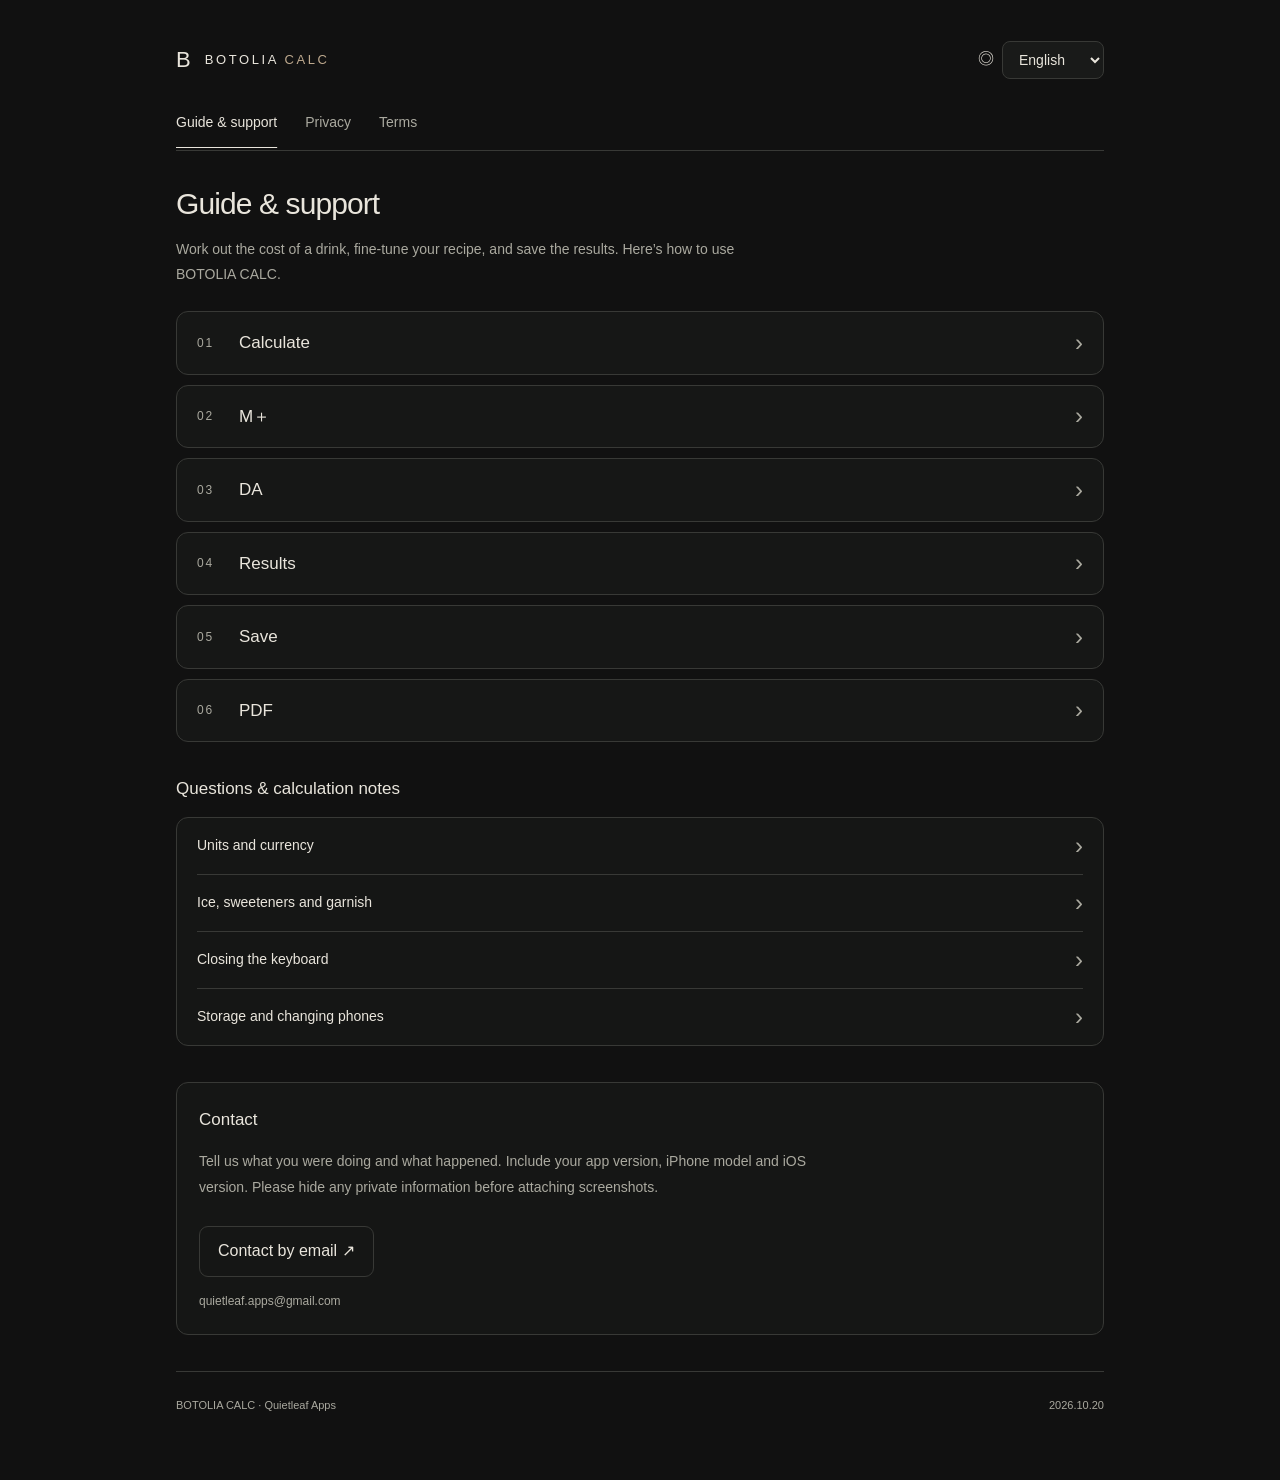
==== index.html @ 9fd9491c "Add files via upload" ====
<!doctype html><html lang="ja"><head><meta charset="utf-8"><meta name="viewport" content="width=device-width,initial-scale=1"><meta name="theme-color" content="#111111"><title>BOTOLIA CALC · Support</title><link rel="stylesheet" href="style.css"><script src="content.js" defer></script><script src="page.js" defer></script></head><body data-page="support"><main><header><a class="brand" href="index.html">B<span>BOTOLIA <b>CALC</b></span></a><label class="language">◎ <select aria-label="Language"><option value="ja">日本語</option><option value="en">English</option><option value="ko">한국어</option><option value="zh-Hant">繁體中文</option></select></label></header><nav></nav><article id="content"></article><footer><span>BOTOLIA CALC · Quietleaf Apps</span><span>2026.10.20</span></footer></main></body></html>
---- style.css ----
:root{color-scheme:dark;--bg:#111;--surface:#191a19;--text:#e9e5dc;--muted:#aaa99f;--line:#383936;--gold:#bea98e}*{box-sizing:border-box}html{scroll-behavior:smooth;scroll-padding-top:24px}body{margin:0;background:var(--bg);color:var(--text);font:16px/1.8 -apple-system,BlinkMacSystemFont,"Segoe UI",sans-serif}main{max-width:1024px;margin:auto;padding:40px 48px}a{color:inherit;text-decoration:none}a:hover{color:var(--gold)}a:focus-visible,select:focus-visible,summary:focus-visible{outline:2px solid var(--gold);outline-offset:5px}header{display:flex;align-items:center;justify-content:space-between;gap:20px}.brand{display:flex;align-items:center;gap:14px;font-size:26px}.brand>span{font-size:13px;letter-spacing:.2em}.brand b{font-weight:400;color:var(--gold)}.language{display:flex;gap:8px;align-items:center}select{font:inherit;font-size:14px;color:var(--text);background:var(--surface);border:1px solid var(--line);border-radius:8px;padding:9px 12px;max-width:160px}nav{display:flex;gap:28px;border-bottom:1px solid var(--line);margin:30px 0 48px;padding-bottom:15px;font-size:14px;color:var(--muted)}nav a[aria-current]{color:var(--text);text-decoration:underline;text-underline-offset:20px}.eyebrow{color:var(--gold);font-size:11px;letter-spacing:.2em;margin:0 0 18px}h1{font-size:clamp(30px,4vw,46px);font-weight:500;line-height:1.4;letter-spacing:-.03em;margin:0 0 20px;text-wrap:balance}h2{font-size:22px;font-weight:500;margin:48px 0 20px}.lead,p{color:var(--muted)}.lead{max-width:540px}.hero{display:grid;grid-template-columns:1fr 200px;gap:48px;align-items:center;margin-bottom:42px}.instrument{display:flex;align-items:center;gap:20px;font-size:10px;letter-spacing:.15em;line-height:2.4;color:var(--muted)}.glass{width:75px;height:145px;border:1px solid var(--gold);border-radius:6px 6px 22px 22px;padding:14px 7px 7px;display:flex;flex-direction:column;gap:3px;overflow:hidden}.glass i:nth-child(1){height:15%;background:#a5ae86}.glass i:nth-child(2){flex:1;background:#627f96}.glass i:nth-child(3){height:27%;background:#bea98e;border-radius:0 0 15px 15px}.flow{display:grid;grid-template-columns:repeat(6,1fr);border-block:1px solid var(--line);margin-bottom:38px}.flow a{padding:15px 6px;font-size:13px;display:flex;flex-direction:column;align-items:center}.flow small{font-size:10px;color:var(--muted);letter-spacing:.1em}.steps details,.faq details{border-bottom:1px solid var(--line);scroll-margin-top:30px}summary{display:flex;align-items:center;gap:24px;list-style:none;cursor:pointer;padding:23px 0;font-size:18px;line-height:1.5}summary::-webkit-details-marker{display:none}.number{color:var(--gold);font-size:12px;letter-spacing:.15em;min-width:24px}.expand{font-size:22px;font-weight:300;color:var(--muted);margin-left:auto}details[open] .expand{transform:rotate(45deg)}.detail{padding:0 48px 24px;max-width:780px}.detail p{margin:0;font-size:15px}.faq summary{font-size:16px}.faq .detail{padding-left:0}.contact{margin-top:60px;padding:32px;background:var(--surface);border:1px solid var(--line);border-radius:18px}.contact h2{margin-top:0}.contact p{max-width:650px}.contact small{display:block;margin-top:14px;color:var(--muted)}.button{display:inline-flex;justify-content:center;padding:13px 24px;border-radius:9px;background:var(--text);color:var(--bg);margin-top:12px}.button:hover{background:var(--gold);color:var(--bg)}footer{display:flex;justify-content:space-between;gap:20px;border-top:1px solid var(--line);margin-top:64px;padding:24px 0;font-size:11px;color:var(--muted)}.prose{max-width:740px}.prose section{border-bottom:1px solid var(--line);padding-bottom:20px}.prose h2{margin-top:30px}html[lang=ko]{word-break:keep-all}p,summary,h1,h2{overflow-wrap:anywhere}@media(max-width:600px){main{padding:24px}header{gap:8px}.brand{gap:8px}.brand>span{font-size:10px;letter-spacing:.12em}select{font-size:13px;padding:8px;max-width:120px}nav{gap:18px;font-size:12px;margin:26px 0 32px}.hero{grid-template-columns:1fr;gap:16px}.instrument{display:none}.flow{grid-template-columns:repeat(3,1fr)}.flow a{font-size:13px;padding:10px}.flow a:nth-child(-n+3){border-bottom:1px solid var(--line)}summary{font-size:16px;gap:16px}.detail{padding-left:40px;padding-right:0}.contact{padding:24px}.button{width:100%;font-size:14px}footer{flex-direction:column;gap:4px}h2{font-size:20px}}@media(prefers-reduced-motion:reduce){html{scroll-behavior:auto}}
/* Quiet guide: one ordered list, details on demand. */
.hero{display:block;margin-bottom:24px}.instrument{display:none}h1{font-size:30px;margin-bottom:12px}.lead{font-size:14px;line-height:1.8;margin:0;max-width:560px}nav{margin-bottom:32px}.steps{border-top:1px solid var(--line)}.steps summary{padding:22px 0;font-size:16px}.number{color:var(--muted)}.expand{font-size:18px}.contact{background:none;border:0;border-top:1px solid var(--line);border-radius:0;padding:24px 0 0;margin-top:36px}.contact h2,h2{font-size:17px;margin:32px 0 12px}.contact p{font-size:14px}.contact small{font-size:12px}.button{background:none;border:1px solid var(--line);color:var(--text);padding:10px 18px}.faq summary{padding:16px 0;font-size:14px}.detail p{font-size:14px}footer{margin-top:36px}.brand{font-size:22px}@media(max-width:600px){main{padding:24px}h1{font-size:26px}.hero{margin-bottom:26px}.steps summary{font-size:15px;gap:12px}.detail{padding-left:36px}.language{gap:4px}nav{gap:16px}.contact .button{width:auto}footer{font-size:10px}}
/* Individual task cards, restrained outlines and compact headings. */
.steps{border:0;display:grid;gap:10px}.steps details{border:1px solid var(--line);border-radius:12px;background:#161716;overflow:hidden}.steps summary{padding:18px 20px;font-size:17px;gap:18px}.steps details[open]{border-color:#77776e}.steps .detail{padding:0 20px 22px 62px}.detail h3{font-size:14px;font-weight:500;line-height:1.7;margin:0 0 10px;color:var(--text)}.faq{border:1px solid var(--line);border-radius:12px;padding:0 20px;background:#151615}.faq details:last-child{border-bottom:0}.contact{border:1px solid var(--line);border-radius:12px;padding:22px;background:#151615}.contact h2{margin-top:0}@media(max-width:600px){.steps summary{padding:17px 18px;font-size:16px}.steps .detail{padding:0 18px 20px}.steps .number{font-size:11px}.faq{padding:0 18px}.contact{padding:20px}}

.expand{display:inline-block;font-size:24px;line-height:1;transition:transform .15s ease}details[open] .expand{transform:rotate(90deg)}@media(prefers-reduced-motion:reduce){.expand{transition:none}}

.privacy-cards{margin-top:28px}.privacy-cards .detail{padding-left:20px}@media(max-width:600px){.privacy-cards .detail{padding-left:18px}}
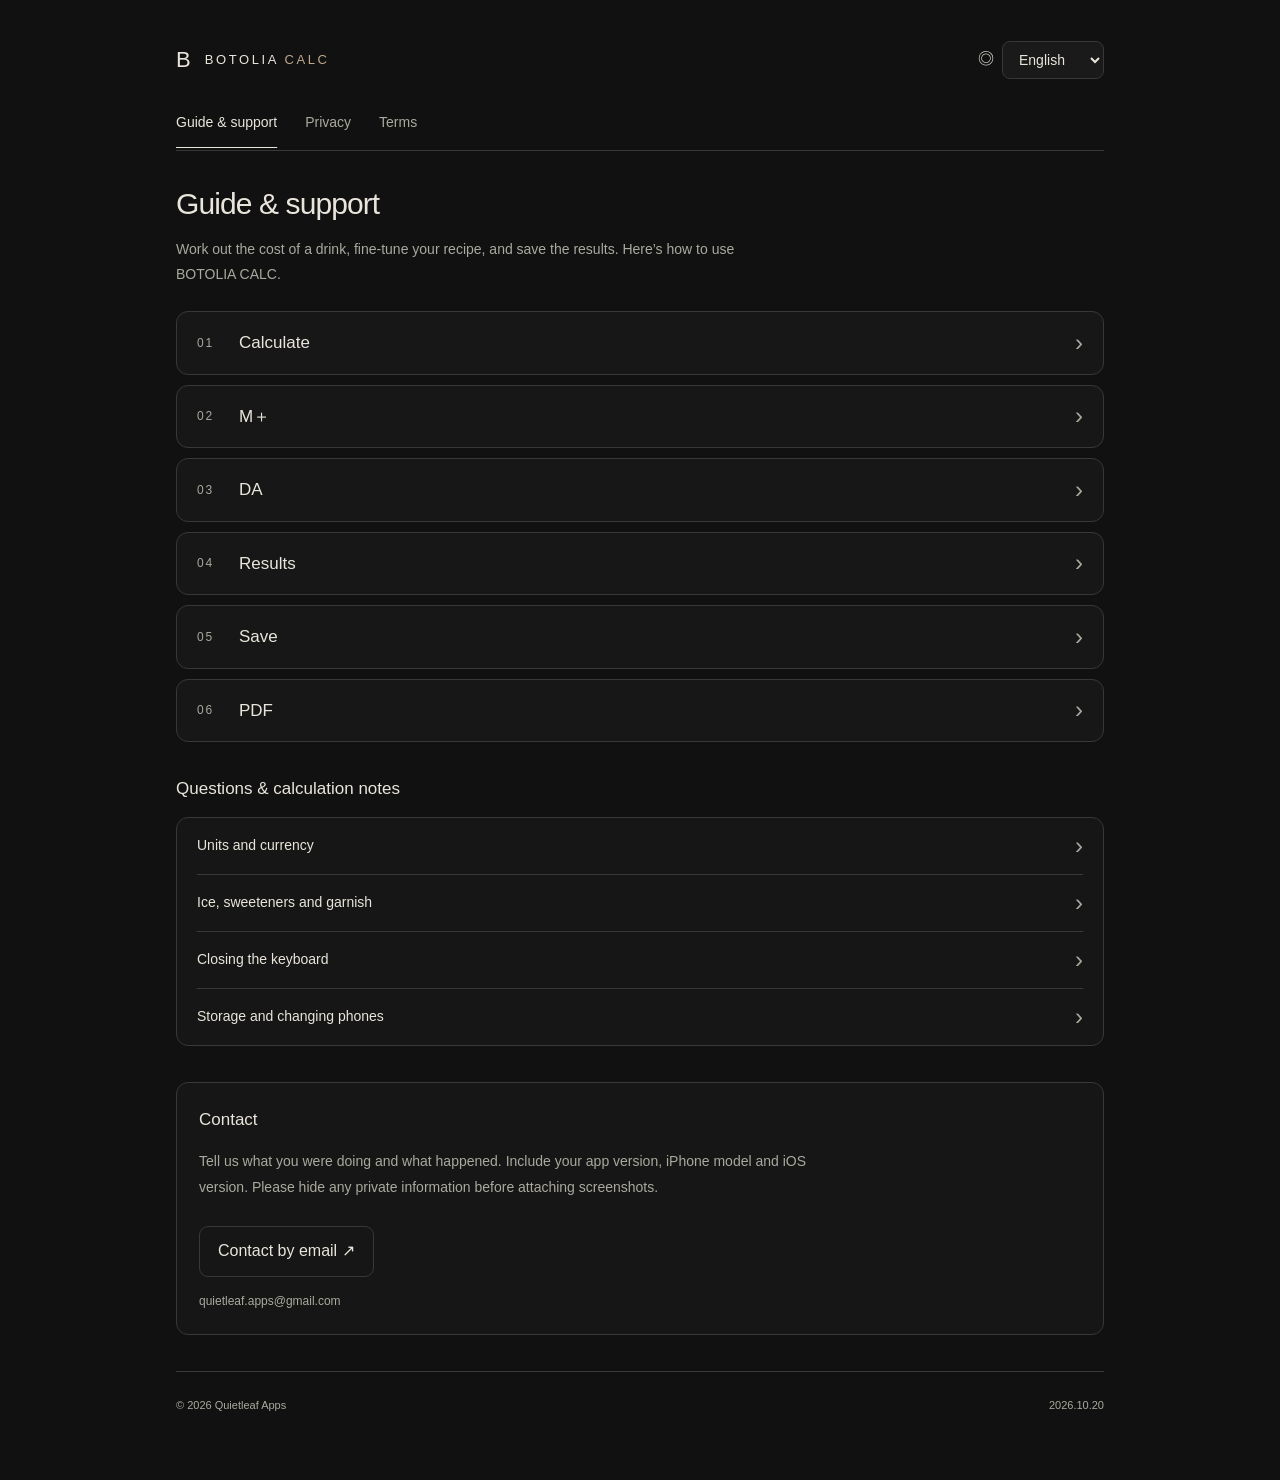
==== commit 166a33fd: "Add files via upload" ====
--- a/index.html
+++ b/index.html
@@ -1 +1 @@
-<!doctype html><html lang="ja"><head><meta charset="utf-8"><meta name="viewport" content="width=device-width,initial-scale=1"><meta name="theme-color" content="#111111"><title>BOTOLIA CALC · Support</title><link rel="stylesheet" href="style.css"><script src="content.js" defer></script><script src="page.js" defer></script></head><body data-page="support"><main><header><a class="brand" href="index.html">B<span>BOTOLIA <b>CALC</b></span></a><label class="language">◎ <select aria-label="Language"><option value="ja">日本語</option><option value="en">English</option><option value="ko">한국어</option><option value="zh-Hant">繁體中文</option></select></label></header><nav></nav><article id="content"></article><footer><span>BOTOLIA CALC · Quietleaf Apps</span><span>2026.10.20</span></footer></main></body></html>+<!doctype html><html lang="ja"><head><meta charset="utf-8"><meta name="viewport" content="width=device-width,initial-scale=1"><meta name="theme-color" content="#111111"><title>BOTOLIA CALC · Support</title><link rel="stylesheet" href="style.css"><script src="content.js" defer></script><script src="page.js" defer></script></head><body data-page="support"><main><header><a class="brand" href="index.html">B<span>BOTOLIA <b>CALC</b></span></a><label class="language">◎ <select aria-label="Language"><option value="ja">日本語</option><option value="en">English</option><option value="ko">한국어</option><option value="zh-Hant">繁體中文</option></select></label></header><nav></nav><article id="content"></article><footer><span>© 2026 Quietleaf Apps</span><span>2026.10.20</span></footer></main></body></html>
